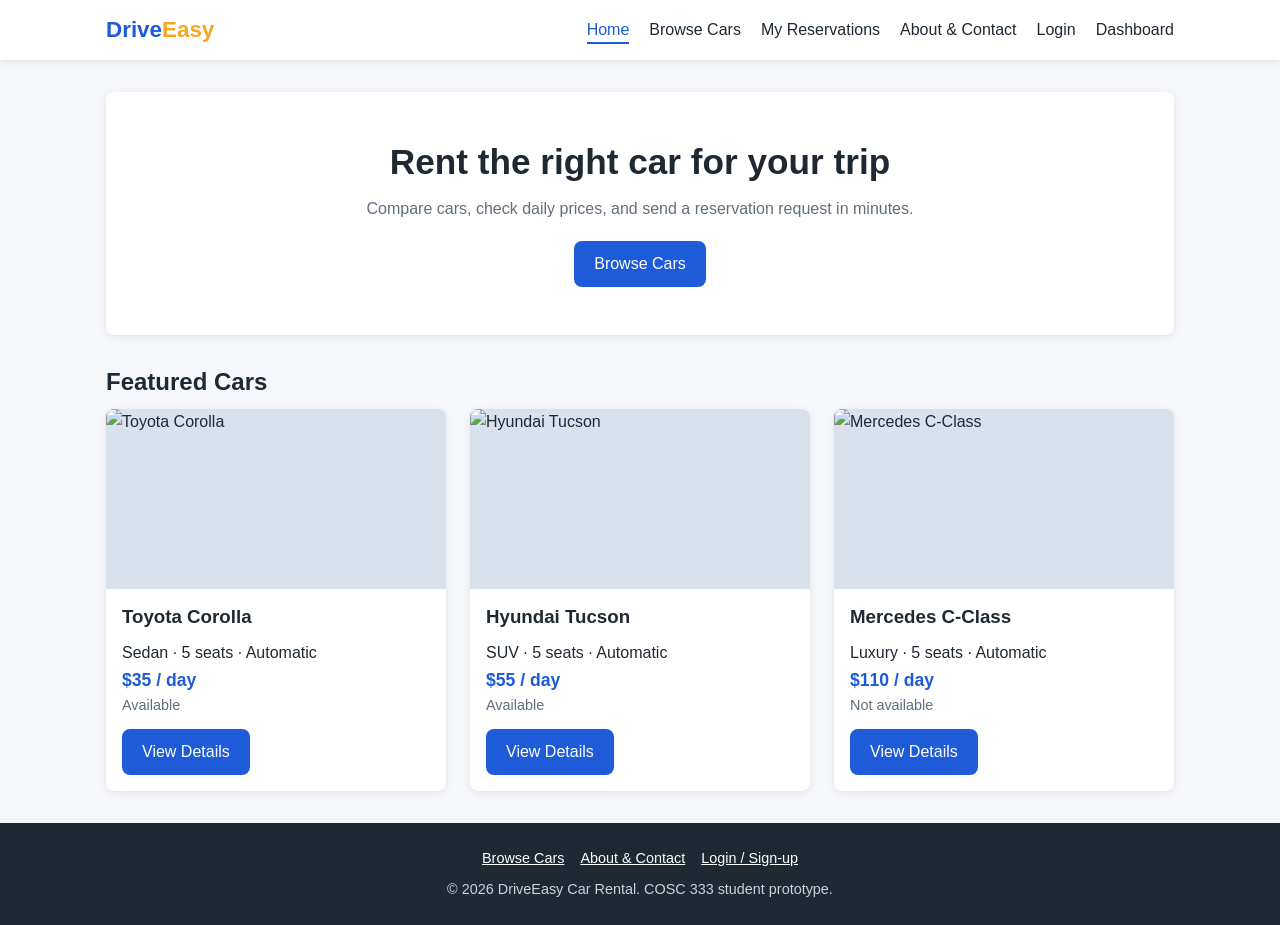
==== index.html @ d999e764 "Add starter structure for the 8 pages Shared navbar/footer and responsive css/style.css, per-page CS" ====
<!DOCTYPE html>
<html lang="en">
<head>
  <meta charset="UTF-8">
  <meta name="viewport" content="width=device-width, initial-scale=1.0">
  <title>Home | DriveEasy Car Rental</title>
  <link rel="stylesheet" href="css/style.css">
  <link rel="stylesheet" href="css/home.css">
</head>
<body>
  <header class="navbar">
    <nav class="nav-container">
      <a href="index.html" class="logo">Drive<span>Easy</span></a>
      <button class="menu-toggle" aria-label="Open menu" aria-expanded="false">&#9776;</button>
      <ul class="nav-links">
        <li><a href="index.html">Home</a></li>
        <li><a href="cars.html">Browse Cars</a></li>
        <li><a href="my-reservations.html">My Reservations</a></li>
        <li><a href="about.html">About &amp; Contact</a></li>
        <li><a href="login.html">Login</a></li>
        <li><a href="dashboard.html">Dashboard</a></li>
      </ul>
    </nav>
  </header>

  <main>
    <section class="hero">
      <h1>Rent the right car for your trip</h1>
      <p>Compare cars, check daily prices, and send a reservation request in minutes.</p>
      <a href="cars.html" class="btn">Browse Cars</a>
    </section>

    <section class="featured">
      <h2>Featured Cars</h2>
      <!-- Filled by js/home.js from the shared car list -->
      <div id="featured-cars" class="grid"></div>
    </section>

    <!-- TODO: "How it works" steps, why choose us, etc. -->
  </main>

  <footer class="footer">
    <ul class="footer-links">
      <li><a href="cars.html">Browse Cars</a></li>
      <li><a href="about.html">About &amp; Contact</a></li>
      <li><a href="login.html">Login / Sign-up</a></li>
    </ul>
    <p>&copy; <span id="year"></span> DriveEasy Car Rental. COSC 333 student prototype.</p>
  </footer>

  <script src="js/data.js"></script>
  <script src="js/main.js"></script>
  <script src="js/home.js"></script>
</body>
</html>
---- css/style.css ----
/* ==========================================================
   style.css - shared styles for every page
   (variables, reset, navbar, footer, buttons, forms, cards)
   Page-specific styles go in css/<page>.css
   ========================================================== */

:root {
  --primary: #1e5bd8;
  --primary-dark: #1546a8;
  --accent: #f5a623;
  --text: #1f2933;
  --muted: #616e7c;
  --bg: #f5f7fa;
  --white: #ffffff;
  --border: #d9e2ec;
  --danger: #d64545;
  --success: #2f9e44;
  --radius: 8px;
  --shadow: 0 2px 8px rgba(0, 0, 0, 0.08);
  --max-width: 1100px;
}

* {
  box-sizing: border-box;
  margin: 0;
  padding: 0;
}

body {
  font-family: "Segoe UI", Arial, Helvetica, sans-serif;
  color: var(--text);
  background-color: var(--bg);
  line-height: 1.6;
  display: flex;
  flex-direction: column;
  min-height: 100vh;
}

main {
  flex: 1;
  width: 100%;
  max-width: var(--max-width);
  margin: 0 auto;
  padding: 32px 16px;
}

img {
  max-width: 100%;
  display: block;
}

a {
  color: var(--primary);
}

h1, h2, h3 {
  line-height: 1.25;
  margin-bottom: 12px;
}

/* ---------- Navbar ---------- */
.navbar {
  background-color: var(--white);
  box-shadow: var(--shadow);
  position: sticky;
  top: 0;
  z-index: 10;
}

.nav-container {
  max-width: var(--max-width);
  margin: 0 auto;
  padding: 12px 16px;
  display: flex;
  align-items: center;
  justify-content: space-between;
}

.logo {
  font-size: 1.4rem;
  font-weight: bold;
  color: var(--primary);
  text-decoration: none;
}

.logo span {
  color: var(--accent);
}

.nav-links {
  list-style: none;
  display: flex;
  gap: 20px;
}

.nav-links a {
  text-decoration: none;
  color: var(--text);
  font-weight: 500;
  padding: 4px 0;
}

.nav-links a:hover,
.nav-links a.active {
  color: var(--primary);
  border-bottom: 2px solid var(--primary);
}

.menu-toggle {
  display: none;
  background: none;
  border: none;
  font-size: 1.6rem;
  cursor: pointer;
  color: var(--text);
}

/* ---------- Footer ---------- */
.footer {
  background-color: #1f2933;
  color: #cbd2d9;
  text-align: center;
  padding: 24px 16px;
  font-size: 0.9rem;
}

.footer a {
  color: #ffffff;
}

.footer-links {
  list-style: none;
  display: flex;
  justify-content: center;
  flex-wrap: wrap;
  gap: 16px;
  margin-bottom: 8px;
}

/* ---------- Buttons ---------- */
.btn {
  display: inline-block;
  padding: 10px 20px;
  border: none;
  border-radius: var(--radius);
  background-color: var(--primary);
  color: var(--white);
  font-size: 1rem;
  text-decoration: none;
  cursor: pointer;
}

.btn:hover {
  background-color: var(--primary-dark);
}

.btn-outline {
  background-color: transparent;
  color: var(--primary);
  border: 2px solid var(--primary);
}

.btn-outline:hover {
  background-color: var(--primary);
  color: var(--white);
}

.btn-danger {
  background-color: var(--danger);
}

/* ---------- Forms ---------- */
.form-group {
  margin-bottom: 16px;
}

.form-group label {
  display: block;
  font-weight: 500;
  margin-bottom: 4px;
}

input,
select,
textarea {
  width: 100%;
  padding: 10px;
  border: 1px solid var(--border);
  border-radius: var(--radius);
  font-size: 1rem;
  font-family: inherit;
}

.error-message {
  color: var(--danger);
  font-size: 0.85rem;
  margin-top: 4px;
}

/* ---------- Cards and grid ---------- */
.card {
  background-color: var(--white);
  border-radius: var(--radius);
  box-shadow: var(--shadow);
  overflow: hidden;
}

.card-body {
  padding: 16px;
}

.grid {
  display: grid;
  grid-template-columns: repeat(3, 1fr);
  gap: 24px;
}

.price {
  color: var(--primary);
  font-weight: bold;
  font-size: 1.1rem;
}

/* ---------- Media queries ---------- */
@media (max-width: 900px) {
  .grid {
    grid-template-columns: repeat(2, 1fr);
  }
}

@media (max-width: 768px) {
  .menu-toggle {
    display: block;
  }

  .nav-links {
    display: none;
    position: absolute;
    top: 100%;
    left: 0;
    right: 0;
    flex-direction: column;
    gap: 0;
    background-color: var(--white);
    box-shadow: var(--shadow);
  }

  .nav-links.open {
    display: flex;
  }

  .nav-links a {
    display: block;
    padding: 12px 16px;
  }

  .nav-links a:hover,
  .nav-links a.active {
    border-bottom: none;
    background-color: var(--bg);
  }
}

@media (max-width: 600px) {
  .grid {
    grid-template-columns: 1fr;
  }
}

/* ---------- Car card (Home + Browse Cars) ---------- */
.car-image {
  width: 100%;
  height: 180px;
  object-fit: cover;
  background-color: var(--border);
}

.car-card .status {
  color: var(--muted);
  font-size: 0.9rem;
  margin-bottom: 12px;
}
---- css/home.css ----
/* home.css - styles only for index.html */

.hero {
  text-align: center;
  padding: 48px 16px;
  margin-bottom: 32px;
  background-color: var(--white);
  border-radius: var(--radius);
  box-shadow: var(--shadow);
}

.hero h1 {
  font-size: 2.2rem;
}

.hero p {
  color: var(--muted);
  margin-bottom: 20px;
}

@media (max-width: 600px) {
  .hero h1 {
    font-size: 1.6rem;
  }
}
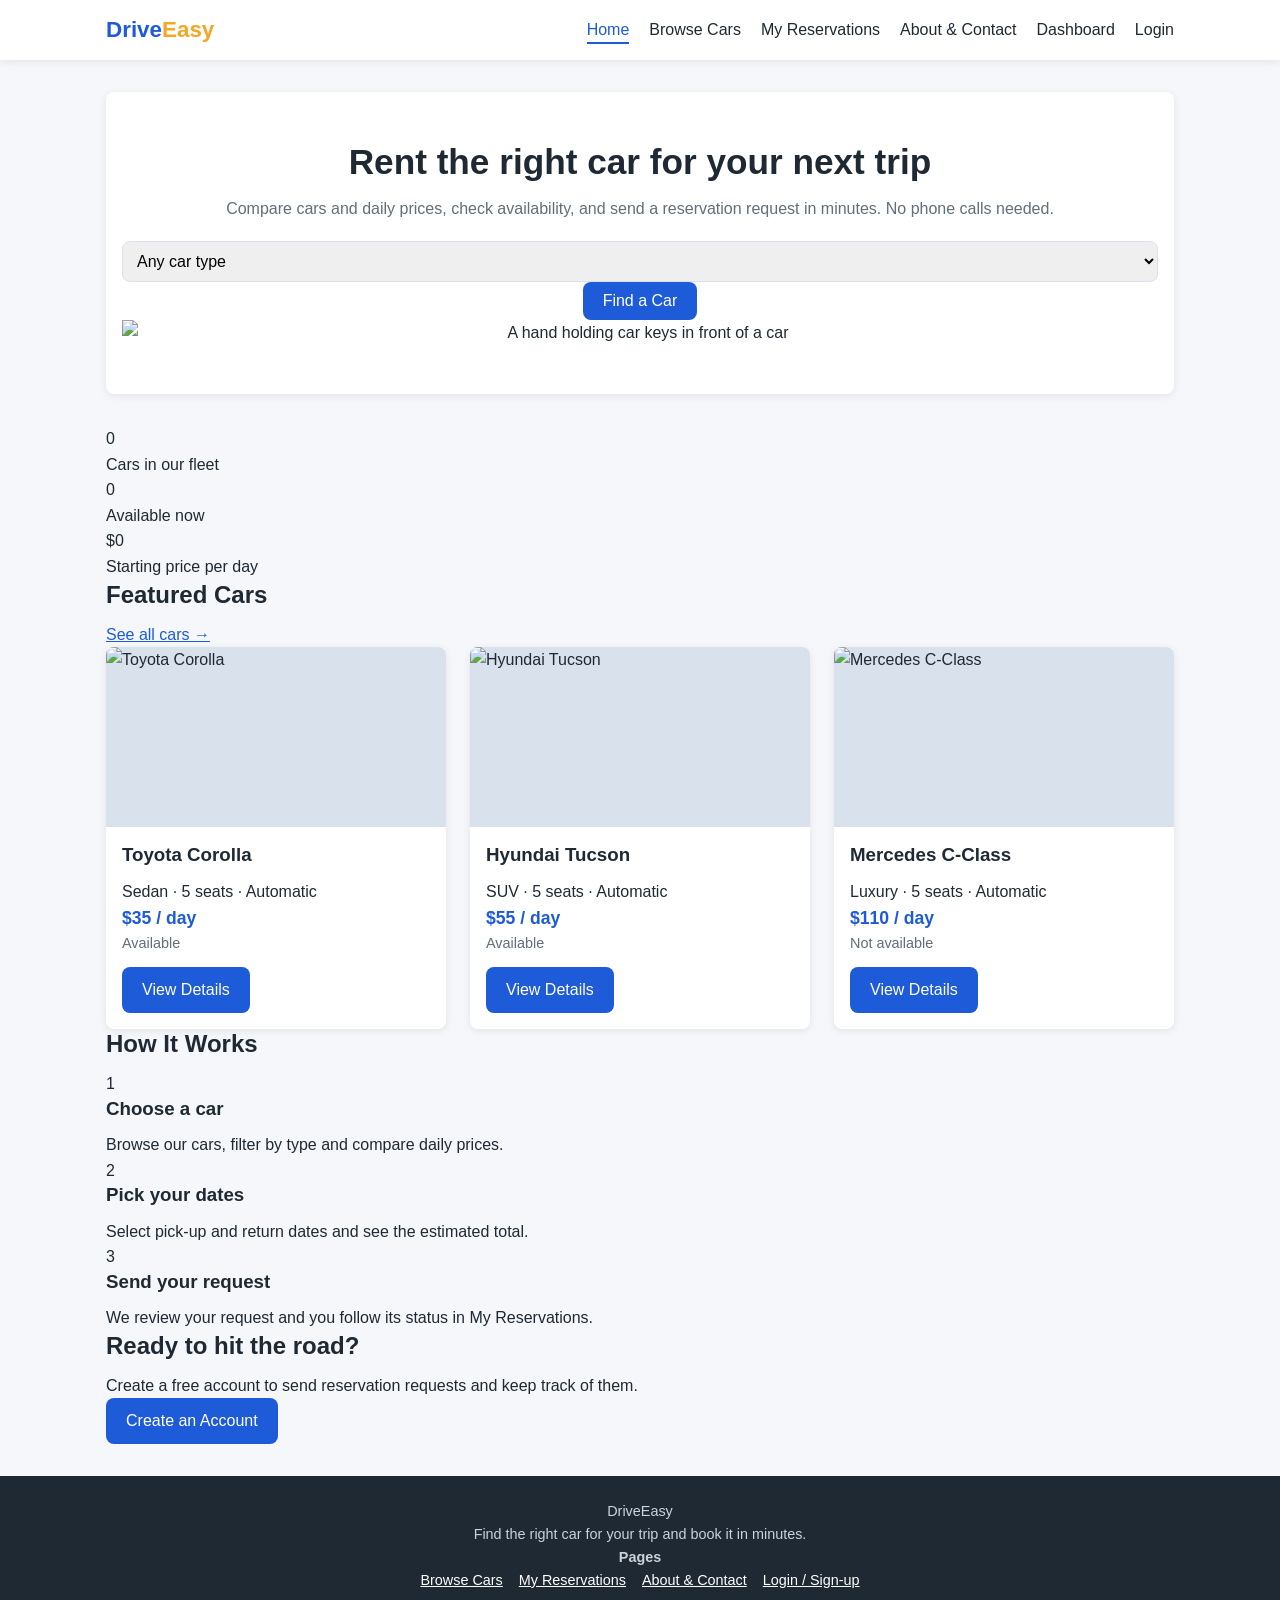
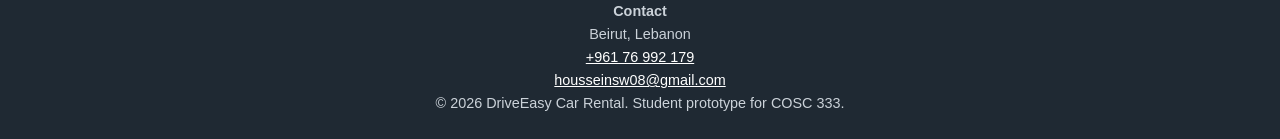
==== commit 055d133f: "Add index homepage" ====
--- a/index.html
+++ b/index.html
@@ -11,41 +11,103 @@
   <header class="navbar">
     <nav class="nav-container">
       <a href="index.html" class="logo">Drive<span>Easy</span></a>
-      <button class="menu-toggle" aria-label="Open menu" aria-expanded="false">&#9776;</button>
+      <button class="menu-toggle" aria-label="Open menu">&#9776;</button>
       <ul class="nav-links">
         <li><a href="index.html">Home</a></li>
         <li><a href="cars.html">Browse Cars</a></li>
         <li><a href="my-reservations.html">My Reservations</a></li>
         <li><a href="about.html">About &amp; Contact</a></li>
-        <li><a href="login.html">Login</a></li>
-        <li><a href="dashboard.html">Dashboard</a></li>
+        <li><a href="dashboard.html" id="nav-dashboard">Dashboard</a></li>
+        <li><a href="login.html" id="nav-login">Login</a></li>
       </ul>
     </nav>
   </header>
 
   <main>
     <section class="hero">
-      <h1>Rent the right car for your trip</h1>
-      <p>Compare cars, check daily prices, and send a reservation request in minutes.</p>
-      <a href="cars.html" class="btn">Browse Cars</a>
+      <div class="hero-text">
+        <h1>Rent the right car for your next trip</h1>
+        <p>Compare cars and daily prices, check availability, and send a reservation request in minutes. No phone calls needed.</p>
+        <form id="quick-search" class="quick-search">
+          <select id="quick-type" aria-label="Car type">
+            <option value="">Any car type</option>
+            <option value="Sedan">Sedan</option>
+            <option value="SUV">SUV</option>
+            <option value="Hatchback">Hatchback</option>
+            <option value="Luxury">Luxury</option>
+            <option value="Van">Van</option>
+          </select>
+          <button type="submit" class="btn btn-accent">Find a Car</button>
+        </form>
+      </div>
+      <img src="images/hero-keys.jpg" alt="A hand holding car keys in front of a car" class="hero-image">
     </section>
 
-    <section class="featured">
-      <h2>Featured Cars</h2>
-      <!-- Filled by js/home.js from the shared car list -->
+    <section class="stats">
+      <div class="stat"><span id="stat-cars">0</span><p>Cars in our fleet</p></div>
+      <div class="stat"><span id="stat-available">0</span><p>Available now</p></div>
+      <div class="stat"><span id="stat-price">$0</span><p>Starting price per day</p></div>
+    </section>
+
+    <section class="section">
+      <div class="section-header">
+        <h2>Featured Cars</h2>
+        <a href="cars.html">See all cars &rarr;</a>
+      </div>
       <div id="featured-cars" class="grid"></div>
     </section>
 
-    <!-- TODO: "How it works" steps, why choose us, etc. -->
+    <section class="section">
+      <h2 class="center">How It Works</h2>
+      <div class="steps">
+        <div class="step">
+          <span class="step-number">1</span>
+          <h3>Choose a car</h3>
+          <p>Browse our cars, filter by type and compare daily prices.</p>
+        </div>
+        <div class="step">
+          <span class="step-number">2</span>
+          <h3>Pick your dates</h3>
+          <p>Select pick-up and return dates and see the estimated total.</p>
+        </div>
+        <div class="step">
+          <span class="step-number">3</span>
+          <h3>Send your request</h3>
+          <p>We review your request and you follow its status in My Reservations.</p>
+        </div>
+      </div>
+    </section>
+
+    <section class="cta">
+      <h2>Ready to hit the road?</h2>
+      <p>Create a free account to send reservation requests and keep track of them.</p>
+      <a href="login.html" class="btn btn-accent">Create an Account</a>
+    </section>
   </main>
 
   <footer class="footer">
-    <ul class="footer-links">
-      <li><a href="cars.html">Browse Cars</a></li>
-      <li><a href="about.html">About &amp; Contact</a></li>
-      <li><a href="login.html">Login / Sign-up</a></li>
-    </ul>
-    <p>&copy; <span id="year"></span> DriveEasy Car Rental. COSC 333 student prototype.</p>
+    <div class="footer-container">
+      <div>
+        <p class="footer-logo">Drive<span>Easy</span></p>
+        <p>Find the right car for your trip and book it in minutes.</p>
+      </div>
+      <div>
+        <h4>Pages</h4>
+        <ul class="footer-links">
+          <li><a href="cars.html">Browse Cars</a></li>
+          <li><a href="my-reservations.html">My Reservations</a></li>
+          <li><a href="about.html">About &amp; Contact</a></li>
+          <li><a href="login.html">Login / Sign-up</a></li>
+        </ul>
+      </div>
+      <div>
+        <h4>Contact</h4>
+        <p>Beirut, Lebanon</p>
+        <p><a href="tel:+96176992179">+961 76 992 179</a></p>
+        <p><a href="mailto:housseinsw08@gmail.com">housseinsw08@gmail.com</a></p>
+      </div>
+    </div>
+    <p class="footer-bottom">&copy; <span id="year"></span> DriveEasy Car Rental. Student prototype for COSC 333.</p>
   </footer>
 
   <script src="js/data.js"></script>
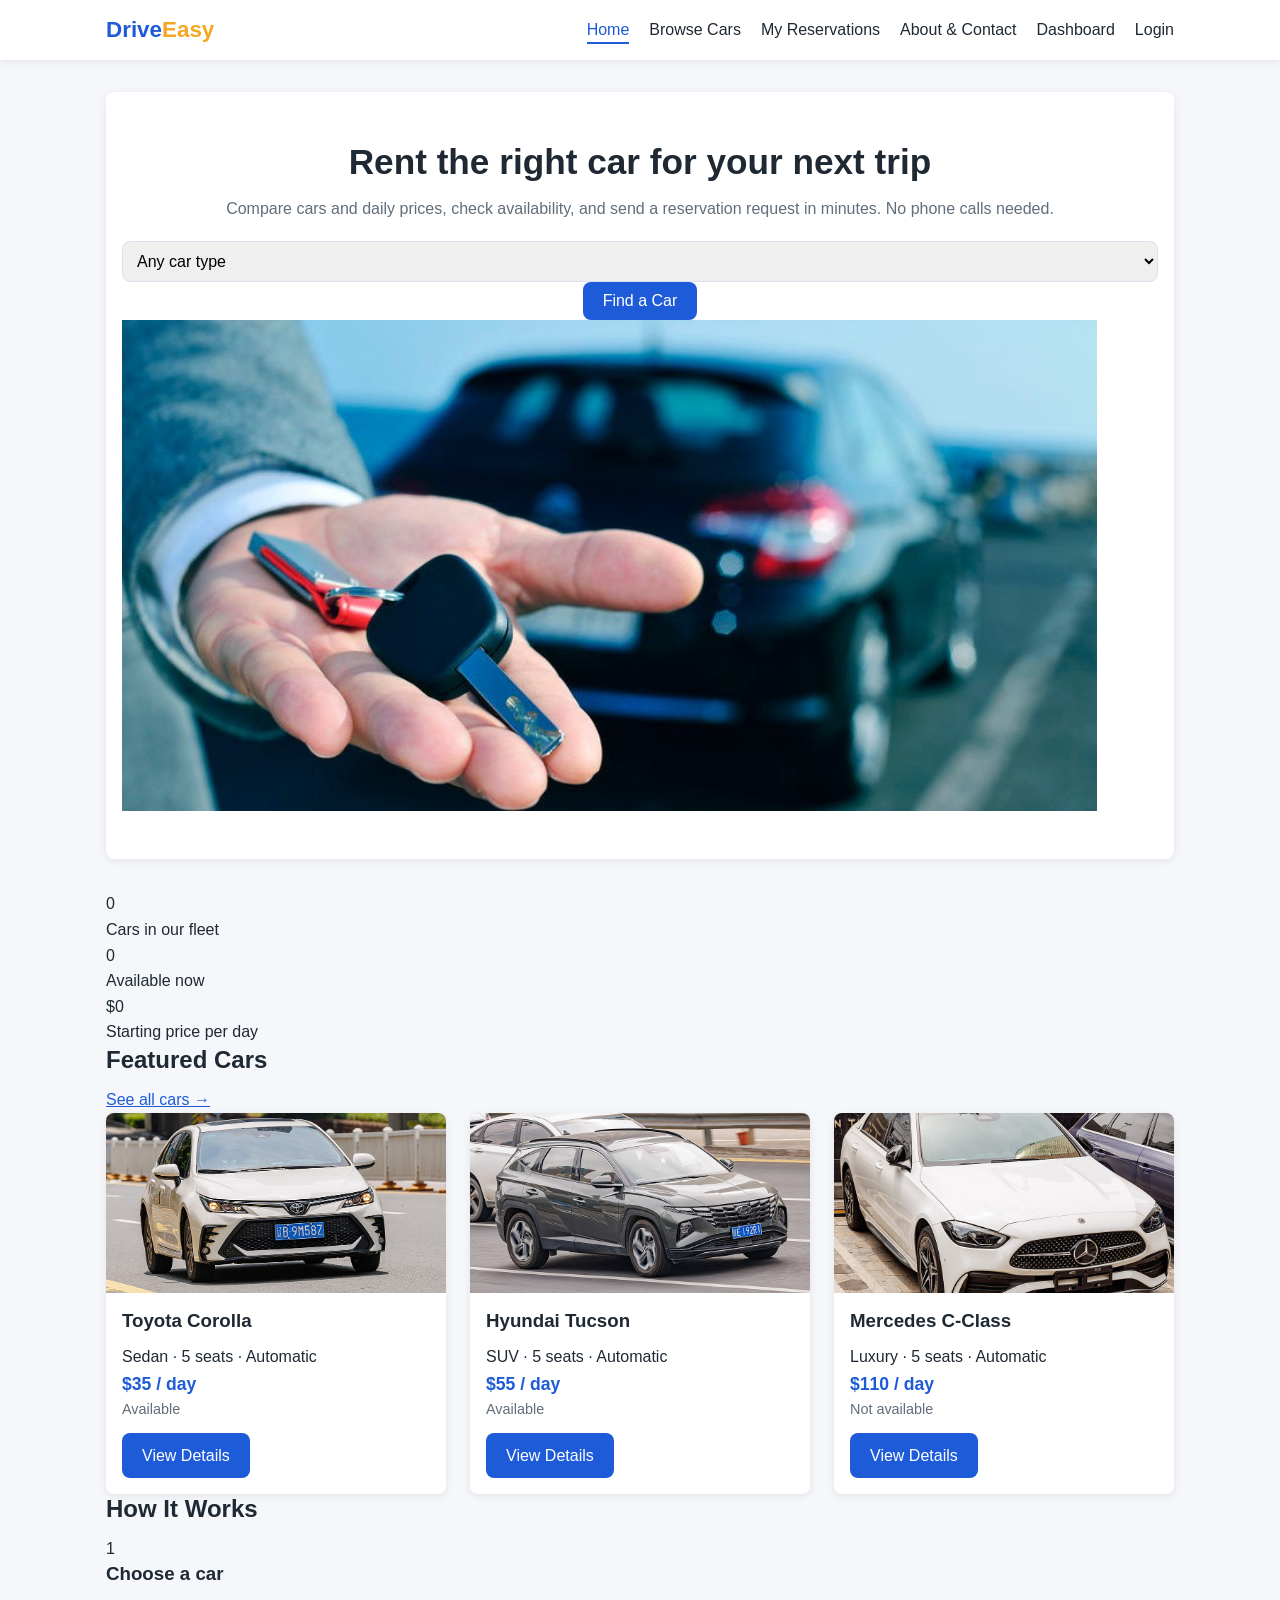
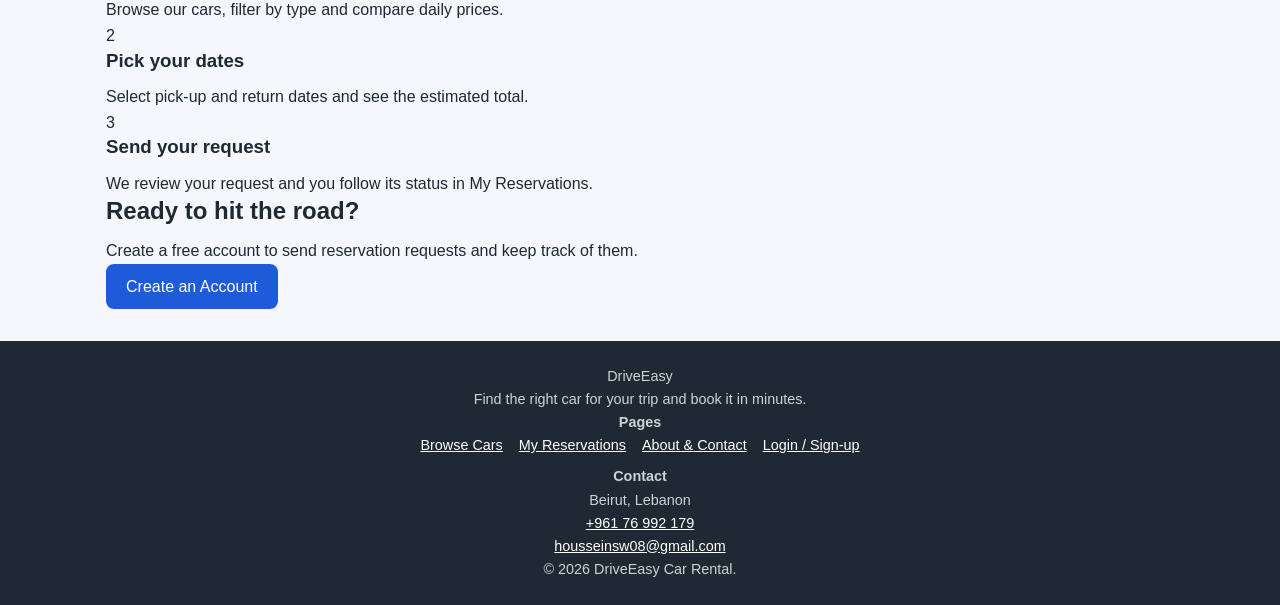
==== commit 565e2c92: "Add cars page and organize images" ====
--- a/index.html
+++ b/index.html
@@ -107,7 +107,7 @@
         <p><a href="mailto:housseinsw08@gmail.com">housseinsw08@gmail.com</a></p>
       </div>
     </div>
-    <p class="footer-bottom">&copy; <span id="year"></span> DriveEasy Car Rental. Student prototype for COSC 333.</p>
+    <p class="footer-bottom">&copy; <span id="year"></span> DriveEasy Car Rental.</p>
   </footer>
 
   <script src="js/data.js"></script>
